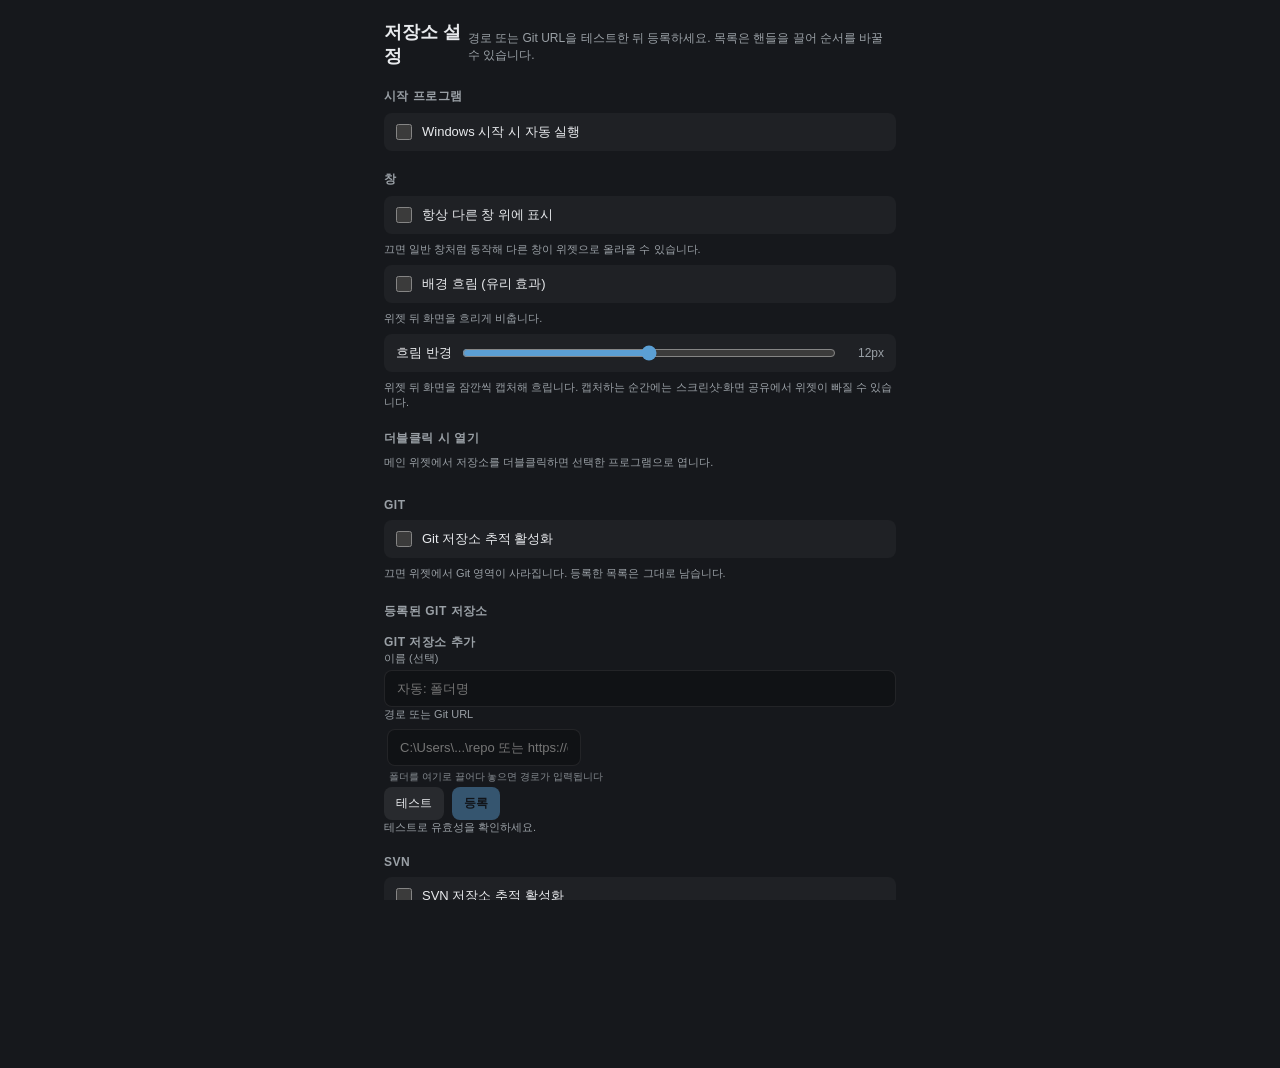
==== settings.html @ 4694d026 "시스템 - 배경 흐림(위젯 뒤 화면 캡처)과 흐림 반경 슬라이더 추가 Co-Authored-By: Claude Opus 5.5 <noreply@anthropic.com>" ====
<!doctype html>
<html lang="ko">
  <head>
    <meta charset="UTF-8" />
    <style>
      body.settings-window-body {
        margin: 0;
        background: #16181c;
        color: #e8eaed;
      }
    </style>
    <link rel="stylesheet" href="/src/styles.css" />
    <meta name="viewport" content="width=device-width, initial-scale=1.0" />
    <title>Repo Multi-Check — 설정</title>
    <script type="module" src="/src/settings.ts" defer></script>
  </head>
  <body class="settings-window-body">
    <div class="settings-window">
      <header class="settings-header">
        <h1 id="settings-title">저장소 설정</h1>
        <p class="settings-subtitle">경로 또는 Git URL을 테스트한 뒤 등록하세요. 목록은 핸들을 끌어 순서를 바꿀 수 있습니다.</p>
      </header>

      <section class="settings-section">
        <h2 class="settings-label">시작 프로그램</h2>
        <label class="settings-toggle" id="autostart-label">
          <input id="autostart-checkbox" type="checkbox" />
          <span class="settings-toggle-text">Windows 시작 시 자동 실행</span>
        </label>
        <p id="autostart-hint" class="settings-hint hidden"></p>
      </section>

      <section class="settings-section">
        <h2 class="settings-label">창</h2>
        <label class="settings-toggle" id="always-on-top-label">
          <input id="always-on-top-checkbox" type="checkbox" />
          <span class="settings-toggle-text">항상 다른 창 위에 표시</span>
        </label>
        <p class="settings-hint">끄면 일반 창처럼 동작해 다른 창이 위젯으로 올라올 수 있습니다.</p>
        <label class="settings-toggle" id="glass-label">
          <input id="glass-checkbox" type="checkbox" />
          <span class="settings-toggle-text">배경 흐림 (유리 효과)</span>
        </label>
        <p id="glass-hint" class="settings-hint">위젯 뒤 화면을 흐리게 비춥니다.</p>
        <label class="settings-range" id="glass-blur-label">
          <span class="settings-toggle-text">흐림 반경</span>
          <input id="glass-blur" type="range" min="0" max="32" step="1" />
          <output id="glass-blur-value">12px</output>
        </label>
        <p class="settings-hint">위젯 뒤 화면을 잠깐씩 캡처해 흐립니다. 캡처하는 순간에는 스크린샷·화면 공유에서 위젯이 빠질 수 있습니다.</p>
      </section>

      <section class="settings-section">
        <h2 class="settings-label">더블클릭 시 열기</h2>
        <p class="settings-hint">메인 위젯에서 저장소를 더블클릭하면 선택한 프로그램으로 엽니다.</p>
        <div id="open-target-picker" class="open-target-picker"></div>
      </section>

      <section class="settings-section">
        <h2 class="settings-label">Git</h2>
        <label class="settings-toggle" id="git-enabled-label">
          <input id="git-enabled-checkbox" type="checkbox" />
          <span class="settings-toggle-text">Git 저장소 추적 활성화</span>
        </label>
        <p class="settings-hint">끄면 위젯에서 Git 영역이 사라집니다. 등록한 목록은 그대로 남습니다.</p>

        <div id="git-settings-body">
          <h3 class="settings-label settings-label--sub">등록된 Git 저장소</h3>
          <ul id="settings-repo-list" class="settings-repo-list settings-repo-list--window"></ul>
          <p id="settings-empty" class="settings-hint hidden">등록된 저장소가 없습니다.</p>

          <h3 class="settings-label settings-label--sub">Git 저장소 추가</h3>
          <label class="field">
            <span>이름 (선택)</span>
            <input id="input-name" type="text" placeholder="자동: 폴더명" />
          </label>
          <label class="field">
            <span>경로 또는 Git URL</span>
            <div id="path-drop-zone" class="path-drop-zone">
              <input
                id="input-url"
                type="text"
                placeholder="C:\Users\...\repo 또는 https://github.com/..."
              />
              <p class="path-drop-hint">폴더를 여기로 끌어다 놓으면 경로가 입력됩니다</p>
            </div>
          </label>
          <div class="settings-actions">
            <button id="btn-test" class="btn secondary" type="button">테스트</button>
            <button id="btn-add" class="btn primary" type="button" disabled>등록</button>
          </div>
          <p id="test-result" class="test-result">테스트로 유효성을 확인하세요.</p>
        </div>
      </section>

      <section class="settings-section">
        <h2 class="settings-label">SVN</h2>
        <label class="settings-toggle" id="svn-enabled-label">
          <input id="svn-enabled-checkbox" type="checkbox" />
          <span class="settings-toggle-text">SVN 저장소 추적 활성화</span>
        </label>
        <p class="settings-hint">켜면 위젯에 SVN 영역이 생깁니다 (Git 영역 아래). svn 명령줄 클라이언트가 필요합니다.</p>

        <div id="svn-settings-body" class="hidden">
          <h3 class="settings-label settings-label--sub">등록된 SVN 작업본</h3>
          <ul id="settings-svn-list" class="settings-repo-list settings-repo-list--window"></ul>
          <p id="settings-svn-empty" class="settings-hint hidden">등록된 SVN 작업본이 없습니다.</p>

          <h3 class="settings-label settings-label--sub">SVN 작업본 추가</h3>
          <label class="field">
            <span>이름 (선택)</span>
            <input id="input-svn-name" type="text" placeholder="자동: 폴더명" />
          </label>
          <label class="field">
            <span>작업본 폴더 경로</span>
            <div id="svn-path-drop-zone" class="path-drop-zone">
              <input id="input-svn-path" type="text" placeholder="D:\svn\MyProject" />
              <p class="path-drop-hint">폴더를 여기로 끌어다 놓으면 경로가 입력됩니다</p>
            </div>
          </label>
          <div class="settings-actions">
            <button id="btn-svn-test" class="btn secondary" type="button">테스트</button>
            <button id="btn-svn-add" class="btn primary" type="button" disabled>등록</button>
          </div>
          <p id="svn-test-result" class="test-result">테스트로 유효성을 확인하세요.</p>
        </div>
      </section>

      <footer class="settings-footer settings-footer--window">
        <button id="btn-save-close" class="btn primary wide" type="button">저장하고 닫기</button>
        <button id="btn-cancel" class="btn secondary wide" type="button">취소</button>
      </footer>
    </div>
  </body>
</html>
---- src/styles.css ----
:root {
  color-scheme: dark;
  --bg: rgba(22, 24, 28, 0.92);
  --fg: #e8eaed;
  --muted: #9aa0a6;
  --bar: #2a2f36;
  --accent: #5b9fd4;
  --warn: #d4a15b;
  --hot: #d46b5b;
  --ok: #7dd3a0;
  --border: rgba(255, 255, 255, 0.08);
  /* 배경 흐림이 켜졌을 때의 카드. 행이 촘촘하고 10px 회색 글자가 많아 claude-usage(0.85)보다
     진하게 둔다. 흰 화면 위에서 --muted 글자 대비가 0.88이면 4.7:1, 0.85면 4.3:1이다(계산값). */
  --bg-glass: rgba(22, 24, 28, 0.88);
  font-family: "Segoe UI", "Malgun Gothic", sans-serif;
}

* {
  box-sizing: border-box;
  user-select: none;
}

html,
body {
  margin: 0;
  padding: 0;
  background: transparent;
  overflow: hidden;
}

body {
  width: 100vw;
  height: 100vh;
}

.widget {
  height: 100%;
  padding: 10px 12px 8px;
  border-radius: 12px;
  /* 배경 흐림을 켜면 캡처 화면도 이 곡선으로 잘린다(overflow: hidden). */
  corner-shape: squircle;
  background: var(--bg);
  border: 1px solid var(--border);
  color: var(--fg);
  display: flex;
  flex-direction: column;
  gap: 6px;
}

/* ── 배경 흐림 ─────────────────────────────────────────────────────
   glass.rs가 위젯 뒤 화면을 캡처해 보내면 main.ts가 캔버스에 그리고, 여기서 흐린다.
   쌓는 순서는 캔버스(-2) → 틴트(::before, -1) → 내용이다. */
.glass-backdrop {
  display: none;
}

html.glass .widget {
  position: relative;
  overflow: hidden;
  isolation: isolate;
  background: transparent;
  /* 테두리 칸은 overflow 클립 밖이라 캔버스·틴트가 덮지 못해, 흐리지 않은 화면이 1px 비친다.
     테두리를 틴트 층의 inset 그림자로 옮기고 그만큼 안쪽 여백을 늘린다. */
  border: 0;
  padding: 11px 13px 9px;
}

html.glass .widget::before {
  content: "";
  position: absolute;
  inset: 0;
  z-index: -1;
  border-radius: inherit;
  corner-shape: squircle;
  background: var(--bg-glass);
  box-shadow: inset 0 0 0 1px var(--border);
  pointer-events: none;
}

html.glass .glass-backdrop {
  display: block;
  position: absolute;
  z-index: -2;
  filter: blur(var(--glass-blur, 12px));
  pointer-events: none;
}

/* Windows 「투명 효과」를 끄면 흐린 배경을 숨기고 원래 카드 투명도로 돌아간다. */
@media (prefers-reduced-transparency: reduce) {
  html.glass .widget::before {
    background: var(--bg);
  }

  html.glass .glass-backdrop {
    display: none;
  }
}

.header,
.footer {
  display: flex;
  align-items: center;
  justify-content: space-between;
  gap: 8px;
}

.title {
  font-size: 11px;
  font-weight: 600;
  letter-spacing: 0.02em;
  color: var(--muted);
  text-transform: uppercase;
}

.summary {
  font-size: 10px;
  color: var(--muted);
  text-align: right;
}

/* No gap: the splitter between Git and SVN is the spacing (only it sits between two items). */
.sections {
  flex: 1;
  min-height: 0;
  display: flex;
  flex-direction: column;
}

.section-splitter {
  position: relative;
  z-index: 3;
  flex: none;
  height: 6px;
  display: flex;
  align-items: center;
  justify-content: center;
  cursor: row-resize;
  touch-action: none;
}

/* A 6px strip is hard to hit, so the grab area reaches into both neighbours. */
.section-splitter::before {
  content: "";
  position: absolute;
  inset: -3px 0;
}

.section-splitter.hidden {
  display: none;
}

.section-splitter-grip {
  width: 28px;
  height: 3px;
  border-radius: 999px;
  background: rgba(255, 255, 255, 0.16);
  transition:
    background 0.15s ease,
    width 0.15s ease;
}

.section-splitter:hover .section-splitter-grip,
.section-splitter.dragging .section-splitter-grip {
  width: 44px;
  background: var(--accent);
}

/* Pointer capture keeps the drag on the handle; this keeps its cursor too. */
.widget.resizing-sections,
.widget.resizing-sections * {
  cursor: row-resize !important;
}

.repo-section {
  /*
   * flex-grow is set per render from the Git/SVN split (main.ts). The basis is
   * the label row, so only the list space is shared by the split — a zero
   * basis would hand the bigger section part of the smaller one's label.
   */
  flex: 1 1 24px;
  min-height: 0;
  display: flex;
  flex-direction: column;
}

.repo-section.hidden {
  display: none;
}

/* Every visible section keeps its caption: the quick-pull button lives in it. */
.section-label {
  display: flex;
  flex: none;
  height: 22px;
  align-items: center;
  justify-content: space-between;
  gap: 8px;
  font-size: 10px;
  font-weight: 600;
  letter-spacing: 0.06em;
  text-transform: uppercase;
  color: var(--muted);
  border-bottom: 1px solid var(--border);
  margin-bottom: 2px;
}

.quick-pull {
  display: inline-flex;
  align-items: center;
  gap: 4px;
  height: 17px;
  padding: 0 7px;
  border: 0;
  border-radius: 999px;
  font: inherit;
  font-size: 10px;
  font-weight: 700;
  letter-spacing: normal;
  text-transform: none;
  background: rgba(91, 159, 212, 0.25);
  color: #9fd0ff;
  cursor: pointer;
  transition: background 0.15s ease;
}

.quick-pull:hover {
  background: rgba(91, 159, 212, 0.4);
}

.quick-pull:active {
  background: rgba(91, 159, 212, 0.5);
}

.quick-pull:disabled {
  cursor: default;
  background: rgba(91, 159, 212, 0.16);
}

.quick-pull.hidden {
  display: none;
}

.quick-pull-icon {
  width: 11px;
  height: 11px;
  flex-shrink: 0;
  fill: none;
  stroke: currentColor;
  stroke-width: 1.9;
  stroke-linecap: round;
  stroke-linejoin: round;
}

.quick-pull-spinner {
  width: 8px;
  height: 8px;
  border: 1.5px solid rgba(159, 208, 255, 0.35);
  border-top-color: #9fd0ff;
  border-radius: 50%;
  animation: repo-refresh-spin 0.75s linear infinite;
  flex-shrink: 0;
}

.sections-empty {
  margin: 0;
  padding: 8px 4px;
  font-size: 11px;
  line-height: 1.4;
  color: var(--muted);
  text-align: center;
}

.sections-empty.hidden {
  display: none;
}

.repo-scroll-wrap {
  position: relative;
  flex: 1;
  min-height: 0;
}

.repo-scroll {
  height: 100%;
  overflow-x: hidden;
  overflow-y: auto;
  scrollbar-width: none;
}

.repo-scroll::-webkit-scrollbar {
  display: none;
}

.repo-fade {
  position: absolute;
  left: 0;
  right: 0;
  height: 22px;
  pointer-events: none;
  z-index: 2;
  opacity: 0;
  transition: opacity 0.15s ease;
}

.repo-fade.visible {
  opacity: 1;
}

.repo-fade--top {
  top: 0;
  background: linear-gradient(
    to bottom,
    rgba(22, 24, 28, 0.98) 0%,
    rgba(22, 24, 28, 0.55) 45%,
    rgba(22, 24, 28, 0) 100%
  );
}

.repo-fade--bottom {
  bottom: 0;
  background: linear-gradient(
    to top,
    rgba(22, 24, 28, 0.98) 0%,
    rgba(22, 24, 28, 0.55) 45%,
    rgba(22, 24, 28, 0) 100%
  );
}

/* 유리 효과에서는 위 페이드가 흐린 배경 위에 어두운 띠로 남는다. 띠를 숨기고 목록 자체를
   가장자리에서 투명하게 지운다. 어느 끝을 지울지는 그대로 updateScrollFade가 띠에 붙이는
   visible이 정한다. 길이를 @property로 등록해 띠처럼 0.15초 동안 서서히 바뀌게 한다. */
@property --repo-fade-top {
  syntax: "<length>";
  inherits: false;
  initial-value: 0px;
}

@property --repo-fade-bottom {
  syntax: "<length>";
  inherits: false;
  initial-value: 0px;
}

html.glass .repo-fade {
  display: none;
}

html.glass .repo-scroll {
  mask-image: linear-gradient(
    to bottom,
    transparent 0,
    #000 var(--repo-fade-top),
    #000 calc(100% - var(--repo-fade-bottom)),
    transparent 100%
  );
  transition:
    --repo-fade-top 0.15s ease,
    --repo-fade-bottom 0.15s ease;
}

html.glass .repo-scroll-wrap:has(.repo-fade--top.visible) .repo-scroll {
  --repo-fade-top: 22px;
}

html.glass .repo-scroll-wrap:has(.repo-fade--bottom.visible) .repo-scroll {
  --repo-fade-bottom: 22px;
}

.repo-list {
  list-style: none;
  margin: 0;
  padding: 0;
  display: flex;
  flex-direction: column;
  gap: 4px;
}

.repo-item {
  display: grid;
  grid-template-columns: 1fr auto;
  gap: 2px 8px;
  padding: 5px 8px;
  border-radius: 8px;
  background: rgba(255, 255, 255, 0.04);
  border: 1px solid transparent;
}

.repo-item--openable {
  cursor: pointer;
  transition: box-shadow 0.15s ease;
}

.repo-item--openable:hover {
  box-shadow: inset 0 0 0 9999px rgba(255, 255, 255, 0.06);
}

.repo-item--openable:active {
  box-shadow: inset 0 0 0 9999px rgba(255, 255, 255, 0.1);
}

.repo-item.dirty {
  background: rgba(212, 107, 91, 0.12);
  border-color: rgba(212, 107, 91, 0.25);
}

.repo-item.push {
  background: rgba(212, 161, 91, 0.1);
}

.repo-item.pull {
  background: rgba(91, 159, 212, 0.1);
}

.repo-item.error {
  background: rgba(212, 107, 91, 0.15);
}

.repo-name-wrap {
  display: inline-flex;
  align-items: center;
  gap: 6px;
  min-width: 0;
}

.repo-name {
  font-size: 12px;
  font-weight: 600;
}

.repo-refresh-indicator {
  width: 10px;
  height: 10px;
  border: 2px solid rgba(154, 160, 166, 0.35);
  border-top-color: var(--accent);
  border-radius: 50%;
  animation: repo-refresh-spin 0.75s linear infinite;
  flex-shrink: 0;
}

@keyframes repo-refresh-spin {
  to {
    transform: rotate(360deg);
  }
}

.repo-branch {
  font-size: 10px;
  color: var(--muted);
  grid-column: 1;
  overflow: hidden;
  text-overflow: ellipsis;
  white-space: nowrap;
}

.repo-item.diverged {
  background: rgba(212, 161, 91, 0.12);
  border-color: rgba(212, 161, 91, 0.2);
}

.repo-item.muted {
  opacity: 0.85;
}

.repo-item.pending {
  opacity: 0.72;
}

.status-icons,
.summary-icons {
  grid-row: 1 / span 2;
  align-self: center;
  display: inline-flex;
  align-items: center;
  gap: 4px;
}

.summary-icons {
  grid-row: auto;
}

.status-icon {
  display: inline-flex;
  align-items: center;
  gap: 2px;
  padding: 2px 5px;
  border-radius: 999px;
  font-size: 11px;
  font-weight: 700;
  line-height: 1;
  background: rgba(255, 255, 255, 0.08);
  color: var(--muted);
}

.status-icon-glyph {
  font-size: 12px;
  line-height: 1;
}

.status-icon-count {
  font-size: 10px;
  font-weight: 600;
  opacity: 0.95;
}

.status-icon--dirty {
  background: rgba(212, 107, 91, 0.25);
  color: #ff9b7a;
}

.status-icon--push {
  background: rgba(212, 161, 91, 0.25);
  color: #ffd08a;
}

.status-icon--pull {
  background: rgba(91, 159, 212, 0.25);
  color: #9fd0ff;
}

.status-icon--diverged {
  background: rgba(212, 161, 91, 0.22);
  color: #ffd08a;
}

.status-icon--error {
  background: rgba(212, 107, 91, 0.35);
  color: #ffb4ab;
  min-width: 20px;
  justify-content: center;
}

.status-icon--error .status-icon-glyph {
  font-size: 13px;
}

.status-icon--clean {
  background: rgba(125, 211, 160, 0.15);
  color: var(--ok);
}

.status-icon--no_upstream {
  background: rgba(255, 255, 255, 0.06);
  color: var(--muted);
}

.status-icon--pending {
  background: rgba(255, 255, 255, 0.06);
  color: var(--muted);
}

.repo-badge {
  grid-row: 1 / span 2;
  align-self: center;
  font-size: 10px;
  font-weight: 600;
  padding: 2px 6px;
  border-radius: 999px;
  background: rgba(255, 255, 255, 0.08);
  color: var(--muted);
}

.repo-badge.dirty,
.repo-badge.error {
  background: rgba(212, 107, 91, 0.25);
  color: #ff9b7a;
}

.repo-badge.push {
  background: rgba(212, 161, 91, 0.25);
  color: #ffd08a;
}

.repo-badge.pull {
  background: rgba(91, 159, 212, 0.25);
  color: #9fd0ff;
}

.repo-badge.clean {
  background: rgba(125, 211, 160, 0.15);
  color: var(--ok);
}

.status {
  font-size: 10px;
  color: var(--muted);
}

.context-backdrop,
.settings-backdrop {
  position: fixed;
  inset: 0;
  z-index: 900;
}

.context-backdrop.hidden,
.settings-backdrop.hidden {
  display: none;
}

.settings-backdrop {
  background: rgba(0, 0, 0, 0.45);
  display: flex;
  align-items: center;
  justify-content: center;
  padding: 12px;
}

.context-menu {
  position: fixed;
  min-width: 148px;
  padding: 6px;
  border-radius: 10px;
  border: 1px solid var(--border);
  background: rgba(18, 20, 24, 0.98);
  box-shadow: 0 10px 24px rgba(0, 0, 0, 0.35);
  display: flex;
  flex-direction: column;
  gap: 4px;
  z-index: 1000;
}

.context-menu.hidden {
  display: none;
}

.menu-item,
.btn {
  border: 0;
  border-radius: 8px;
  font: inherit;
  cursor: pointer;
}

.menu-item {
  padding: 8px 10px;
  background: transparent;
  color: var(--fg);
  text-align: left;
  font-size: 12px;
}

.menu-item:hover {
  background: rgba(255, 255, 255, 0.06);
}

.menu-item.danger {
  color: #ffb4ab;
}

.settings-modal {
  width: min(420px, 100%);
  max-height: 90vh;
  overflow: auto;
  border-radius: 12px;
  border: 1px solid var(--border);
  background: rgba(18, 20, 24, 0.98);
  color: var(--fg);
  padding: 14px;
  display: flex;
  flex-direction: column;
  gap: 12px;
  box-shadow: 0 16px 40px rgba(0, 0, 0, 0.45);
}

.settings-header {
  display: flex;
  align-items: center;
  justify-content: space-between;
}

.settings-header h2 {
  margin: 0;
  font-size: 14px;
}

.icon-btn {
  border: 0;
  background: transparent;
  color: var(--muted);
  font-size: 14px;
  cursor: pointer;
  padding: 4px 8px;
  border-radius: 6px;
}

.icon-btn:hover {
  background: rgba(255, 255, 255, 0.06);
}

.settings-section {
  display: flex;
  flex-direction: column;
  gap: 8px;
}

.settings-label {
  margin: 0;
  font-size: 11px;
  color: var(--muted);
  text-transform: uppercase;
  letter-spacing: 0.04em;
}

.settings-label--sub {
  margin-top: 14px;
  font-size: 10px;
}

#git-settings-body.hidden,
#svn-settings-body.hidden {
  display: none;
}

.settings-toggle {
  display: flex;
  align-items: center;
  gap: 10px;
  padding: 10px 12px;
  border-radius: 8px;
  background: rgba(255, 255, 255, 0.04);
  cursor: pointer;
  user-select: none;
}

.settings-toggle:has(input:disabled) {
  opacity: 0.55;
  cursor: not-allowed;
}

.settings-toggle input[type="checkbox"] {
  width: 16px;
  height: 16px;
  margin: 0;
  accent-color: var(--accent);
  cursor: inherit;
}

.settings-toggle-text {
  font-size: 13px;
}

.settings-range {
  display: flex;
  align-items: center;
  gap: 10px;
  padding: 10px 12px;
  border-radius: 8px;
  background: rgba(255, 255, 255, 0.04);
}

.settings-range input {
  flex: 1;
  margin: 0;
  accent-color: var(--accent);
}

.settings-range output {
  min-width: 3.2em;
  text-align: right;
  font-size: 12px;
  color: var(--muted);
  font-variant-numeric: tabular-nums;
}

.settings-range:has(input:disabled) {
  opacity: 0.55;
}

.settings-repo-list {
  list-style: none;
  margin: 0;
  padding: 0;
  display: flex;
  flex-direction: column;
  gap: 6px;
  max-height: 160px;
  overflow: auto;
}

.settings-repo-item {
  display: grid;
  grid-template-columns: auto 1fr auto;
  align-items: center;
  gap: 8px;
  padding: 8px;
  border-radius: 8px;
  background: rgba(255, 255, 255, 0.04);
}

.settings-repo-item--dragging {
  opacity: 0.55;
}

.settings-repo-item--drop-target {
  outline: 1px solid var(--accent);
  background: rgba(91, 159, 212, 0.1);
}

.repo-drag-handle {
  display: flex;
  align-items: center;
  justify-content: center;
  width: 22px;
  min-height: 32px;
  padding: 0;
  border: none;
  border-radius: 6px;
  background: transparent;
  color: var(--muted);
  font-size: 14px;
  line-height: 1;
  cursor: grab;
  touch-action: none;
}

.repo-drag-handle:hover {
  background: rgba(255, 255, 255, 0.06);
  color: var(--fg);
}

.repo-drag-handle:active {
  cursor: grabbing;
}

.settings-repo-actions {
  display: flex;
  align-items: center;
  gap: 4px;
}

.settings-repo-meta {
  display: flex;
  flex-direction: column;
  gap: 2px;
  min-width: 0;
}

.settings-repo-meta strong {
  font-size: 12px;
}

.settings-repo-meta span {
  font-size: 10px;
  color: var(--muted);
  overflow: hidden;
  text-overflow: ellipsis;
  white-space: nowrap;
}

.field {
  display: flex;
  flex-direction: column;
  gap: 4px;
  font-size: 11px;
  color: var(--muted);
}

.field input {
  border: 1px solid var(--border);
  border-radius: 8px;
  background: rgba(0, 0, 0, 0.25);
  color: var(--fg);
  padding: 8px 10px;
  font: inherit;
  font-size: 12px;
  user-select: text;
}

.field input:focus {
  outline: 1px solid var(--accent);
}

.path-drop-zone {
  position: relative;
  border-radius: 10px;
  border: 1px dashed transparent;
  padding: 2px;
  transition:
    border-color 0.15s ease,
    background 0.15s ease;
}

.path-drop-zone--active {
  border-color: var(--accent);
  background: rgba(91, 159, 212, 0.08);
}

.path-drop-hint {
  margin: 4px 2px 0;
  font-size: 10px;
  color: var(--muted);
  opacity: 0.85;
}

.path-drop-zone--active .path-drop-hint {
  color: var(--accent);
}

.settings-actions {
  display: flex;
  gap: 8px;
}

.btn {
  padding: 8px 12px;
  font-size: 12px;
  color: var(--fg);
}

.btn.primary {
  background: var(--accent);
  color: #0d1117;
  font-weight: 600;
}

.btn.primary:disabled {
  opacity: 0.45;
  cursor: not-allowed;
}

.btn.secondary {
  background: rgba(255, 255, 255, 0.08);
}

.btn.danger {
  background: rgba(212, 107, 91, 0.2);
  color: #ffb4ab;
}

.btn.small {
  padding: 4px 8px;
  font-size: 11px;
}

.btn.wide {
  width: 100%;
}

.test-result {
  margin: 0;
  font-size: 11px;
  color: var(--muted);
}

.test-result.ok {
  color: var(--ok);
}

.test-result.fail {
  color: #ff9b7a;
}

.test-result.pending {
  color: var(--warn);
}

.settings-hint {
  margin: 0;
  font-size: 11px;
  color: var(--muted);
}

.settings-hint.hidden {
  display: none;
}

.settings-footer {
  margin-top: 4px;
}

/* Standalone settings window (separate WebviewWindow) */
.settings-window-body {
  margin: 0;
  min-height: 100vh;
  background: #16181c;
  color: var(--fg);
  overflow: auto;
}

.settings-window {
  max-width: 560px;
  margin: 0 auto;
  padding: 20px 24px 28px;
  display: flex;
  flex-direction: column;
  gap: 20px;
}

.settings-window .settings-header h1 {
  margin: 0;
  font-size: 18px;
  font-weight: 600;
}

.settings-subtitle {
  margin: 6px 0 0;
  font-size: 12px;
  color: var(--muted);
}

.settings-window .settings-label {
  font-size: 12px;
}

.settings-repo-list--window {
  max-height: none;
}

.settings-repo-url {
  font-size: 10px;
  color: var(--accent) !important;
  opacity: 0.85;
}

.settings-footer--window {
  display: flex;
  flex-direction: column;
  gap: 8px;
  margin-top: 8px;
}

.field input {
  padding: 10px 12px;
  font-size: 13px;
}

.open-target-picker {
  display: flex;
  flex-direction: column;
  gap: 8px;
}

.open-target-grid {
  display: grid;
  grid-template-columns: repeat(3, minmax(0, 1fr));
  gap: 8px;
}

.open-target-option {
  display: flex;
  flex-direction: column;
  align-items: center;
  gap: 6px;
  padding: 10px 8px;
  border: 1px solid var(--border);
  border-radius: 10px;
  background: rgba(255, 255, 255, 0.04);
  color: var(--fg);
  cursor: pointer;
  transition:
    border-color 0.15s ease,
    box-shadow 0.15s ease;
}

.open-target-option:hover {
  border-color: rgba(255, 255, 255, 0.14);
  box-shadow: inset 0 0 0 9999px rgba(255, 255, 255, 0.06);
}

.open-target-option--selected {
  border-color: var(--accent);
  background: rgba(91, 159, 212, 0.12);
}

.open-target-option--selected:hover {
  border-color: var(--accent);
  box-shadow: inset 0 0 0 9999px rgba(91, 159, 212, 0.14);
}

.open-target-icon {
  width: 28px;
  height: 28px;
  object-fit: contain;
  border-radius: 6px;
}

.open-target-label {
  font-size: 11px;
  color: var(--muted);
  text-align: center;
  line-height: 1.2;
}

/* Quick-pull failure popup (separate WebviewWindow, reuses the settings look) */
.pull-report-body {
  height: 100vh;
  overflow: hidden;
}

.pull-report {
  height: 100%;
  padding: 16px 18px 14px;
  display: flex;
  flex-direction: column;
  gap: 12px;
}

.pull-report-header h1 {
  margin: 0;
  font-size: 16px;
  font-weight: 600;
}

.pull-report-list {
  flex: 1;
  min-height: 0;
  overflow-y: auto;
  list-style: none;
  margin: 0;
  padding: 0;
  display: flex;
  flex-direction: column;
  gap: 8px;
}

.pull-report-item {
  display: flex;
  flex-direction: column;
  gap: 4px;
  padding: 10px 12px;
  border-radius: 8px;
  background: rgba(212, 107, 91, 0.1);
  border: 1px solid rgba(212, 107, 91, 0.22);
}

.pull-report-item-head {
  display: flex;
  align-items: center;
  gap: 8px;
}

.pull-report-vcs {
  padding: 1px 6px;
  border-radius: 999px;
  font-size: 10px;
  font-weight: 700;
  background: rgba(255, 255, 255, 0.08);
  color: var(--muted);
}

.pull-report-vcs--git {
  background: rgba(91, 159, 212, 0.25);
  color: #9fd0ff;
}

.pull-report-vcs--svn {
  background: rgba(125, 211, 160, 0.18);
  color: var(--ok);
}

.pull-report-name {
  font-size: 13px;
}

.pull-report-path {
  font-size: 11px;
  color: var(--muted);
  word-break: break-all;
}

.pull-report-message {
  margin: 2px 0 0;
  padding: 8px 10px;
  border-radius: 6px;
  background: rgba(0, 0, 0, 0.28);
  color: #ffb4ab;
  font-family: "Cascadia Mono", Consolas, "Malgun Gothic", monospace;
  font-size: 11px;
  line-height: 1.45;
  white-space: pre-wrap;
  word-break: break-word;
  user-select: text;
}

.pull-report-footer {
  flex: none;
}
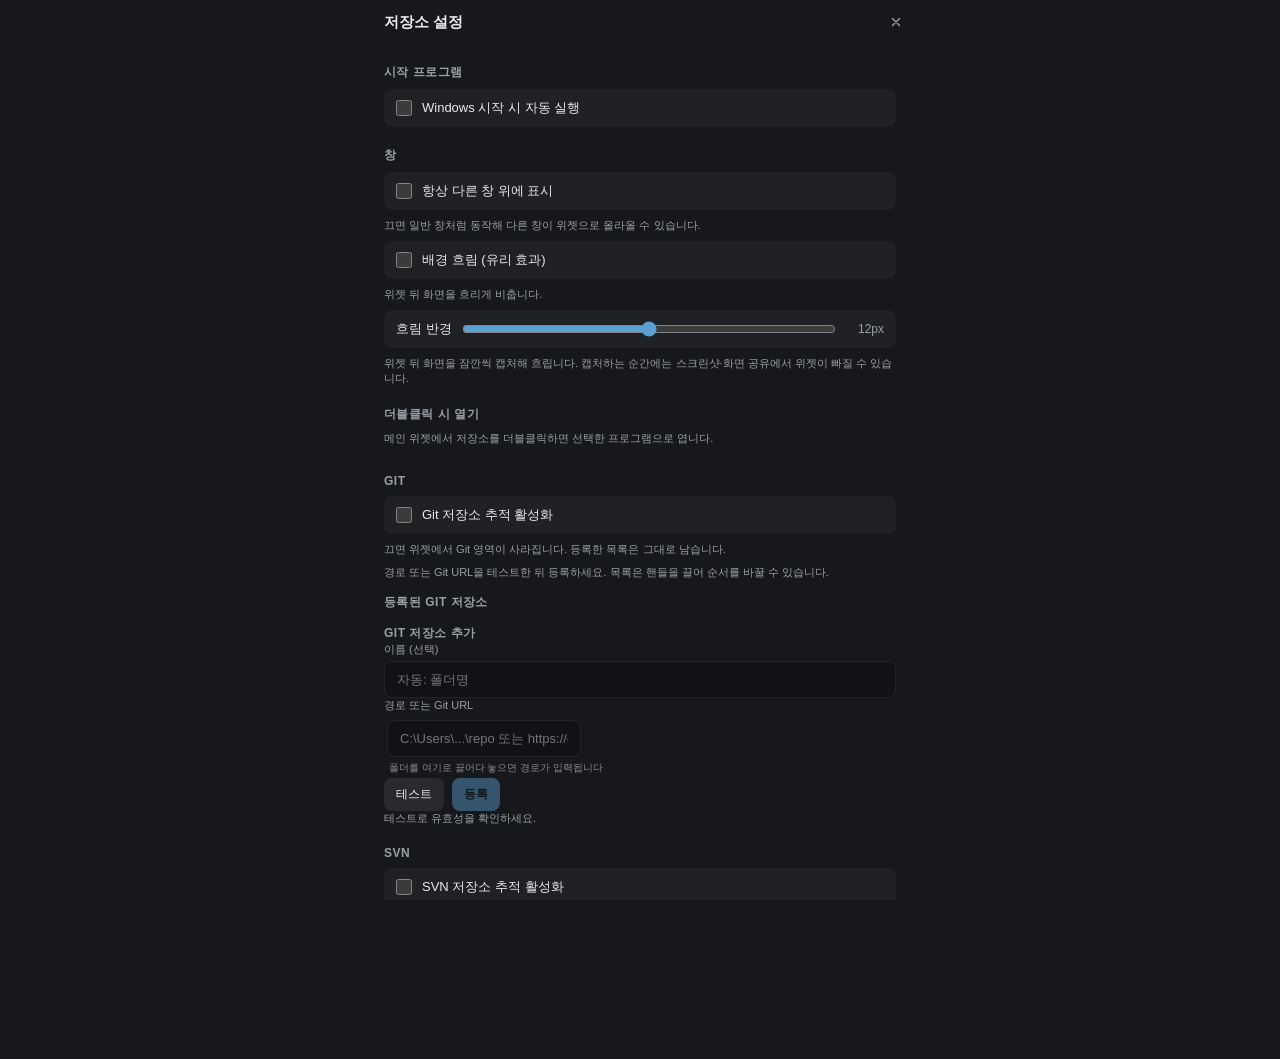
==== commit 26fadb61: "UI - 설정 창 OS 제목 표시줄과 큰 머리말을 걷고 Frond식 머리 줄·닫기 버튼으로 교체 Co-Authored-By: Claude Opus 5.5 <noreply@anthr" ====
--- a/settings.html
+++ b/settings.html
@@ -16,9 +16,11 @@
   </head>
   <body class="settings-window-body">
     <div class="settings-window">
-      <header class="settings-header">
+      <header class="settings-titlebar">
         <h1 id="settings-title">저장소 설정</h1>
-        <p class="settings-subtitle">경로 또는 Git URL을 테스트한 뒤 등록하세요. 목록은 핸들을 끌어 순서를 바꿀 수 있습니다.</p>
+        <button id="btn-titlebar-close" class="titlebar-close" type="button" title="닫기 (Esc)" aria-label="닫기">
+          <svg viewBox="0 0 16 16" aria-hidden="true"><path d="M4.5 4.5l7 7M11.5 4.5l-7 7" /></svg>
+        </button>
       </header>
 
       <section class="settings-section">
@@ -65,6 +67,7 @@
         <p class="settings-hint">끄면 위젯에서 Git 영역이 사라집니다. 등록한 목록은 그대로 남습니다.</p>
 
         <div id="git-settings-body">
+          <p class="settings-hint">경로 또는 Git URL을 테스트한 뒤 등록하세요. 목록은 핸들을 끌어 순서를 바꿀 수 있습니다.</p>
           <h3 class="settings-label settings-label--sub">등록된 Git 저장소</h3>
           <ul id="settings-repo-list" class="settings-repo-list settings-repo-list--window"></ul>
           <p id="settings-empty" class="settings-hint hidden">등록된 저장소가 없습니다.</p>
--- a/src/styles.css
+++ b/src/styles.css
@@ -977,19 +977,77 @@
   overflow: auto;
 }
 
+/* 위 여백은 머리 줄(높이 44px)이 대신 가진다. */
 .settings-window {
   max-width: 560px;
   margin: 0 auto;
-  padding: 20px 24px 28px;
+  padding: 0 24px 28px;
   display: flex;
   flex-direction: column;
   gap: 20px;
 }
 
-.settings-window .settings-header h1 {
-  margin: 0;
-  font-size: 18px;
+/* 머리 줄 — 설정 창은 OS 제목 표시줄 없이(decorations: false) 뜬다. Frond 설정 팝업처럼
+   같은 바탕 위에 작은 제목과 닫기만 둔다. 줄의 빈 곳을 끌면 창이 움직이고(settings.ts),
+   body가 스크롤해도 위에 붙어 있어 언제든 끌고 닫을 수 있다. 좌우는 .settings-window
+   패딩만큼 넓혀 끌 곳이 창 끝까지 닿게 하고, 바탕은 .settings-window-body와 같은 색으로
+   둔다. 글자 선택은 맨 위 * 규칙이 막고, 설정 창에서 이를 푸는 곳은 입력칸뿐이다. */
+.settings-titlebar {
+  position: sticky;
+  top: 0;
+  z-index: 3;
+  display: flex;
+  align-items: center;
+  gap: 8px;
+  height: 44px;
+  margin: 0 -24px;
+  padding: 0 10px 0 24px;
+  background: #16181c;
+  cursor: default;
+}
+
+.settings-titlebar h1 {
+  flex: 1 1 auto;
+  min-width: 0;
+  margin: 0;
+  font-size: 15px;
   font-weight: 600;
+  white-space: nowrap;
+  overflow: hidden;
+  text-overflow: ellipsis;
+}
+
+.titlebar-close {
+  flex: none;
+  display: grid;
+  place-items: center;
+  width: 28px;
+  height: 28px;
+  padding: 0;
+  border: 0;
+  border-radius: 6px;
+  background: transparent;
+  color: var(--muted);
+  cursor: pointer;
+}
+
+.titlebar-close svg {
+  width: 16px;
+  height: 16px;
+  fill: none;
+  stroke: currentColor;
+  stroke-width: 1.4;
+  stroke-linecap: round;
+}
+
+.titlebar-close:hover {
+  background: rgba(255, 255, 255, 0.08);
+  color: var(--fg);
+}
+
+.titlebar-close:focus-visible {
+  outline: 2px solid var(--accent);
+  outline-offset: -2px;
 }
 
 .settings-subtitle {
